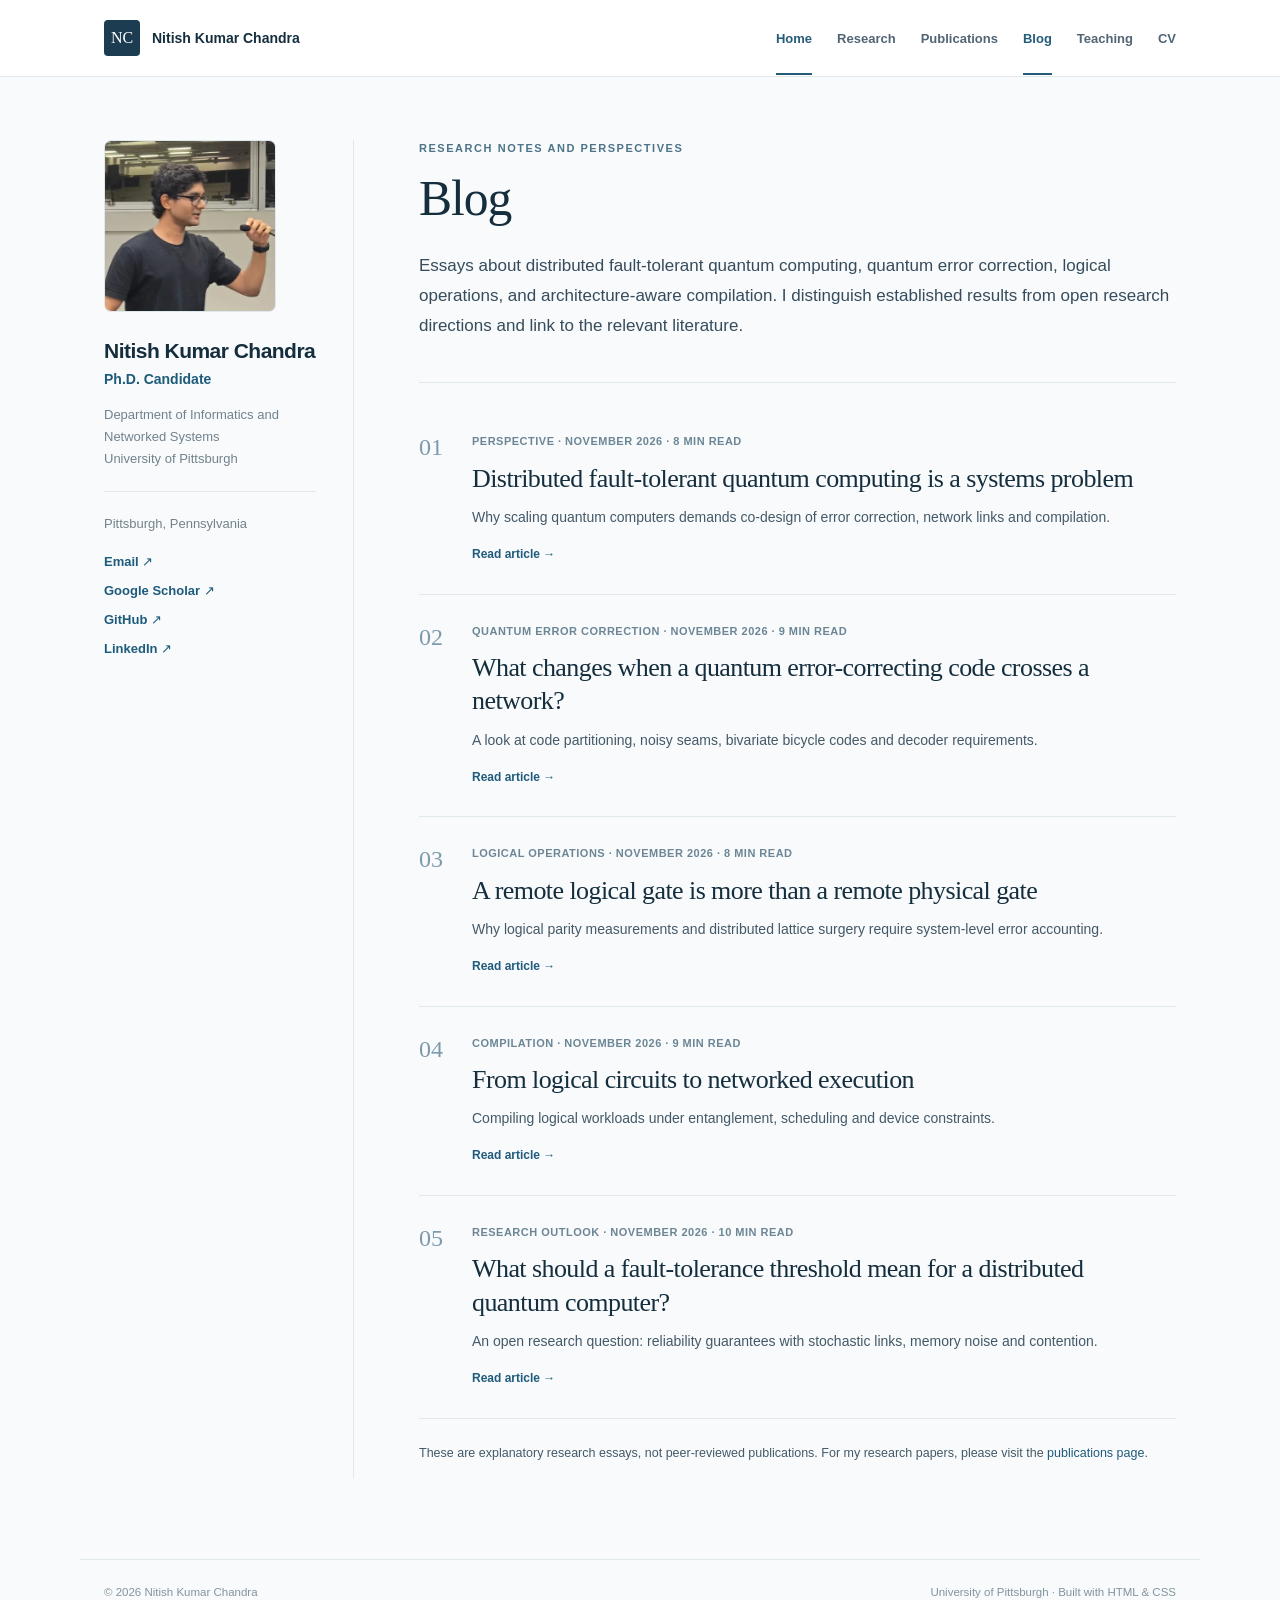
==== blog/index.html @ 695d3012 "Add blog navigation and research-writing landing page" ====
<!doctype html><html lang="en"><head><meta charset="utf-8"><meta name="viewport" content="width=device-width,initial-scale=1"><meta name="color-scheme" content="light"><meta name="theme-color" content="#f8fafb"><title>Blog | Nitish Kumar Chandra</title><meta name="description" content="Nitish Kumar Chandra, Ph.D. Candidate at the University of Pittsburgh. Research in distributed fault-tolerant quantum computing and quantum error correction."><link rel="icon" href="../site/favicon.svg" type="image/svg+xml"><link rel="stylesheet" href="../site/style.css"></head>
<body><a class="skip" href="#main">Skip to content</a><header class="header"><div class="header-inner"><a class="brand" href="../"><span class="brand-icon">NC</span><span>Nitish Kumar Chandra</span></a><nav class="desktop-nav" aria-label="Primary navigation"><a href="../" aria-current="page">Home</a><a href="../research/">Research</a><a href="../publications/">Publications</a><a href="../blog/" aria-current="page">Blog</a><a href="../teaching/">Teaching</a><a href="../cv/">CV</a></nav><details class="mobile-nav"><summary>Menu ☰</summary><nav aria-label="Mobile navigation"><a href="../" aria-current="page">Home</a><a href="../research/">Research</a><a href="../publications/">Publications</a><a href="../blog/" aria-current="page">Blog</a><a href="../teaching/">Teaching</a><a href="../cv/">CV</a></nav></details></div></header>
<div class="layout"><aside class="profile"><img src="../assets/images/nitish-portrait-v2.webp" width="180" height="180" alt="Portrait of Nitish Kumar Chandra"><h2>Nitish Kumar Chandra</h2><p class="candidate">Ph.D. Candidate</p><p>Department of Informatics and Networked Systems<br>University of Pittsburgh</p><hr><p>Pittsburgh, Pennsylvania</p><div class="social"><a href="mailto:nkc16@pitt.edu">Email ↗</a><a href="https://scholar.google.com/citations?user=l00UwP0AAAAJ" target="_blank" rel="noopener noreferrer">Google Scholar ↗</a><a href="https://github.com/nitishkrchandra" target="_blank" rel="noopener noreferrer">GitHub ↗</a><a href="https://www.linkedin.com/in/nitishkrchandra" target="_blank" rel="noopener noreferrer">LinkedIn ↗</a></div></aside>
<main id="main"><div class="intro blog-heading"><p class="eyebrow">Research notes and perspectives</p><h1>Blog</h1><p class="lede">Essays about distributed fault-tolerant quantum computing, quantum error correction, logical operations, and architecture-aware compilation. I distinguish established results from open research directions and link to the relevant literature.</p></div><div class="blog-list"><article class="blog-entry"><span class="blog-index">01</span><div><p class="blog-meta">Perspective · November 2026 · 8 min read</p><h2><a href="./distributed-ftqc-systems-problem/">Distributed fault-tolerant quantum computing is a systems problem</a></h2><p>Why scaling quantum computers demands co-design of error correction, network links and compilation.</p><a class="blog-action" href="./distributed-ftqc-systems-problem/">Read article →</a></div></article><article class="blog-entry"><span class="blog-index">02</span><div><p class="blog-meta">Quantum error correction · November 2026 · 9 min read</p><h2><a href="./quantum-error-correction-across-modules/">What changes when a quantum error-correcting code crosses a network?</a></h2><p>A look at code partitioning, noisy seams, bivariate bicycle codes and decoder requirements.</p><a class="blog-action" href="./quantum-error-correction-across-modules/">Read article →</a></div></article><article class="blog-entry"><span class="blog-index">03</span><div><p class="blog-meta">Logical operations · November 2026 · 8 min read</p><h2><a href="./distributed-lattice-surgery-logical-interfaces/">A remote logical gate is more than a remote physical gate</a></h2><p>Why logical parity measurements and distributed lattice surgery require system-level error accounting.</p><a class="blog-action" href="./distributed-lattice-surgery-logical-interfaces/">Read article →</a></div></article><article class="blog-entry"><span class="blog-index">04</span><div><p class="blog-meta">Compilation · November 2026 · 9 min read</p><h2><a href="./network-aware-logical-compilation/">From logical circuits to networked execution</a></h2><p>Compiling logical workloads under entanglement, scheduling and device constraints.</p><a class="blog-action" href="./network-aware-logical-compilation/">Read article →</a></div></article><article class="blog-entry"><span class="blog-index">05</span><div><p class="blog-meta">Research outlook · November 2026 · 10 min read</p><h2><a href="./what-a-distributed-threshold-must-account-for/">What should a fault-tolerance threshold mean for a distributed quantum computer?</a></h2><p>An open research question: reliability guarantees with stochastic links, memory noise and contention.</p><a class="blog-action" href="./what-a-distributed-threshold-must-account-for/">Read article →</a></div></article></div><div class="blog-note"><p>These are explanatory research essays, not peer-reviewed publications. For my research papers, please visit the <a href="../publications/">publications page</a>.</p></div></main></div><footer><span>© 2026 Nitish Kumar Chandra</span><span>University of Pittsburgh · Built with HTML &amp; CSS</span></footer></body></html>
---- site/style.css ----
:root{--paper:#fff;--bg:#f8fafb;--ink:#152e3e;--body:#445968;--muted:#6d7f8b;--blue:#1f5b7c;--line:#dfe8ed;--serif:Georgia,"Times New Roman",serif;--sans:-apple-system,BlinkMacSystemFont,"Segoe UI",Helvetica,Arial,sans-serif}*{box-sizing:border-box}html{scroll-behavior:smooth}body{margin:0;background:var(--bg);font:15px/1.77 var(--sans);color:var(--body);-webkit-font-smoothing:antialiased}a{color:var(--blue);text-decoration:none;text-underline-offset:3px}a:hover{text-decoration:underline;color:#123f5d}a:focus-visible,summary:focus-visible{outline:3px solid #82a9ba;outline-offset:2px}h1,h2,h3,p{margin-top:0}h1,h2,h3{color:var(--ink);line-height:1.25}h1,h2{font-family:var(--serif);font-weight:400;letter-spacing:-.022em}h1{font-size:clamp(2.45rem,4.1vw,3.5rem);line-height:1.13;margin-bottom:24px}h2{font-size:clamp(1.65rem,2.5vw,2.04rem)}h3{font-size:1.04rem;font-weight:650}p{margin-bottom:15px}strong{color:var(--ink)}.eyebrow{text-transform:uppercase;letter-spacing:.14em;font-size:11px;font-weight:750;color:#4d7388;line-height:1.5;margin-bottom:14px}.skip{position:absolute;left:-9999px;top:8px;z-index:99;background:#fff;padding:9px}.skip:focus{left:8px}.header{background:#fff;border-bottom:1px solid var(--line)}.header-inner{max-width:1120px;margin:auto;padding:0 24px;height:76px;display:flex;align-items:center;justify-content:space-between;gap:20px}.brand{display:flex;align-items:center;gap:12px;font-weight:700;color:var(--ink);font-size:14px;white-space:nowrap}.brand:hover{text-decoration:none}.brand-icon{width:36px;height:36px;display:grid;place-items:center;background:#1b3c51;color:#fff;border-radius:4px;font:16px var(--serif)}.desktop-nav{display:flex;gap:25px;align-items:center}.desktop-nav a{font-weight:600;font-size:13px;color:#526575;padding:26px 0 23px;border-bottom:2px solid transparent}.desktop-nav a:hover{text-decoration:none}.desktop-nav a[aria-current]{border-bottom-color:#245c7a;color:#245c7a}.mobile-nav{display:none}.layout{max-width:1120px;margin:auto;display:grid;grid-template-columns:250px minmax(0,1fr);gap:65px;padding:63px 24px 80px}.profile{border-right:1px solid var(--line);padding-right:37px}.profile img{width:172px;height:172px;object-fit:cover;object-position:center top;border:1px solid var(--line);border-radius:7px;background:#e3eaf0;display:block;margin-bottom:25px}.profile h2{font:700 21px/1.3 var(--sans);letter-spacing:-.025em;margin-bottom:4px}.profile p{font-size:13px;color:#71828e;line-height:1.7}.profile .candidate{font-weight:700;color:#1d5b79;font-size:14px;margin-bottom:12px}.profile hr{border:0;border-top:1px solid var(--line);margin:21px 0}.social{display:flex;flex-direction:column;align-items:flex-start;gap:6px}.social a{font-size:13px;font-weight:590}main{min-width:0;max-width:770px}.hero{padding-bottom:40px}.hero h1 em{font-style:normal;color:#2a637f}.lede{font-size:17px;line-height:1.78;color:#364c5c}.actions{display:flex;gap:12px;flex-wrap:wrap;margin-top:25px}.button{display:inline-flex;align-items:center;background:#1c4e6a;color:#fff;border:1px solid #1c4e6a;border-radius:4px;padding:9px 16px;font-weight:650;font-size:13px}.button:hover{color:#fff;background:#123b53;text-decoration:none}.button.secondary{background:transparent;color:#1c5270;border-color:#b4cbd6}.button.secondary:hover{background:#edf4f7;color:#1c5270}.section{padding:35px 0 43px;border-top:1px solid var(--line)}.section h2{margin-bottom:23px}.tiles{display:grid;grid-template-columns:repeat(3,1fr);gap:12px}.tile{padding:20px;border:1px solid var(--line);background:#fff;border-radius:4px;display:flex;flex-direction:column;min-height:228px;color:var(--body)}.tile:hover{border-color:#a5c4d2;text-decoration:none}.tile>span,.tile small{color:#4c829d;font-size:11px;font-weight:690}.tile h3{font:400 20px/1.25 var(--serif);margin:17px 0 10px}.tile p{font-size:12.5px;line-height:1.6;color:#657985}.tile small{margin-top:auto}.section-bar{display:flex;justify-content:space-between;align-items:flex-end;gap:10px;margin-bottom:20px}.section-bar .eyebrow{margin-bottom:4px}.section-bar h2{margin-bottom:0}.section-bar>a{font-size:13px;font-weight:700}.paper{padding:22px 0;border-bottom:1px solid var(--line)}.paper:first-of-type{padding-top:0}.paper:last-child{border-bottom:0}.paper .eyebrow{margin-bottom:7px;font-size:10px}.paper h3{font-size:16px;line-height:1.43;margin-bottom:6px}.paper .authors{font-size:13px;color:#526877;line-height:1.6;margin-bottom:3px}.paper .venue{font-size:12.5px;color:#70818a;margin-bottom:6px}.paper-link{font-size:12px;font-weight:700}.timeline{display:grid;grid-template-columns:117px 1fr;gap:18px;padding:14px 0;border-bottom:1px solid var(--line)}.timeline:last-child{border-bottom:0}.timeline>span{font-size:12px;font-weight:700;color:#65849a;padding-top:3px}.timeline h3{margin:0 0 6px}.timeline p{font-size:13px;line-height:1.65;margin-bottom:5px}.contact-note{border-left:3px solid #739cb0;background:#edf4f7;padding:20px 22px;font-size:14px}.contact-note a{font-weight:700}.intro{border-bottom:1px solid var(--line);padding-bottom:35px;margin-bottom:22px}.intro h1{font-size:clamp(2.4rem,4vw,3.1rem)}.research-item{display:grid;grid-template-columns:50px 1fr;gap:18px;padding:33px 0;border-bottom:1px solid var(--line);scroll-margin-top:20px}.research-item h2{font-size:27px;margin-bottom:15px}.research-item>div>p{font-size:15px}.number{font:23px var(--serif);color:#7293a6}.research-tags{font-size:12px!important;color:#527c94;border-top:1px solid #e5edef;padding-top:10px;margin-top:20px}.research-item a{font-size:13px;font-weight:650}.pubyear{display:grid;grid-template-columns:80px 1fr;gap:23px;padding:25px 0;border-bottom:1px solid var(--line)}.pubyear:last-of-type{border:0}.pubyear h2{font:700 19px var(--sans);color:#2e6685;margin:0}.pubyear .paper:first-child{padding-top:0}.fineprint{font-size:12px;color:var(--muted);margin-top:20px}.awards{list-style:none;padding:0}.awards li{padding:7px 0;border-bottom:1px solid var(--line);font-size:14px}.awards li:last-child{border:0}.awards b{color:#2a607e;margin-right:10px}footer{max-width:1120px;margin:auto;padding:22px 24px;border-top:1px solid var(--line);color:#82949e;display:flex;justify-content:space-between;gap:15px;font-size:11.5px}
@media(max-width:990px){.layout{grid-template-columns:205px minmax(0,1fr);gap:36px}.profile{padding-right:23px}.tiles{grid-template-columns:1fr}.tile{min-height:auto}.tile h3{margin-top:10px}}
@media(max-width:700px){.header-inner{height:65px;padding:0 18px}.brand{font-size:12.5px}.desktop-nav{display:none}.mobile-nav{display:block;position:relative}.mobile-nav summary{font-size:13px;font-weight:700;color:var(--blue);cursor:pointer;list-style:none}.mobile-nav summary::-webkit-details-marker{display:none}.mobile-nav nav{position:absolute;right:0;top:30px;background:white;min-width:190px;z-index:9;box-shadow:0 12px 28px #19394d20;display:flex;flex-direction:column;padding:9px;border:1px solid var(--line)}.mobile-nav nav a{font-size:14px;padding:8px 12px}.mobile-nav nav a[aria-current]{background:#eff5f8;font-weight:700}.layout{display:block;padding:27px 20px 55px}.profile{display:grid;grid-template-columns:90px 1fr;gap:0 16px;border:0;border-bottom:1px solid var(--line);padding:0 0 20px;margin:0 0 32px}.profile img{grid-row:1/4;width:90px;height:90px;margin:0}.profile h2{font-size:17px}.profile .candidate{margin:0}.profile p{font-size:12px;margin-bottom:0}.profile hr,.profile>p:nth-of-type(3){display:none}.social{grid-column:1/-1;flex-flow:row wrap;gap:8px 16px;margin-top:14px}.social a{font-size:12px}h1{font-size:36px}.lede{font-size:15.5px}.hero{padding-bottom:28px}.section{padding:27px 0 34px}.research-item{grid-template-columns:34px 1fr;gap:12px}.research-item h2{font-size:24px}.pubyear{display:block}.pubyear h2{margin-bottom:19px}.timeline{grid-template-columns:100px 1fr;gap:10px}footer{display:block}footer span{display:block}}
@media(prefers-reduced-motion:reduce){html{scroll-behavior:auto}}
@media print{.header,.profile,footer{display:none}.layout{display:block;padding:0}.intro{padding-bottom:10px}body{background:white;color:#111}.section{break-inside:avoid}a{color:#111}}

/* Research blog: isolated styles, existing website design unchanged */
.blog-heading{padding-bottom:26px}.blog-list{display:block}.blog-entry{display:grid;grid-template-columns:37px minmax(0,1fr);gap:16px;padding:27px 0;border-bottom:1px solid var(--line)}.blog-entry:last-child{border:0}.blog-index{font:24px var(--serif);color:#7d9aac;line-height:1.3}.blog-meta,.blog-post-meta{font-size:11px;font-weight:700;color:#6c8696;text-transform:uppercase;letter-spacing:.045em;margin:0 0 10px}.blog-entry h2{font:400 26px/1.28 var(--serif);margin:0 0 10px}.blog-entry h2 a{color:var(--ink)}.blog-entry h2 a:hover{color:var(--blue)}.blog-entry p:not(.blog-meta){font-size:14px;line-height:1.72;margin-bottom:11px}.blog-action{font-size:12px;font-weight:700}.blog-note{padding:23px 0 0;border-top:1px solid var(--line)}.blog-note p{font-size:12.5px}.blog-post-back{display:inline-block;font-size:13px;font-weight:700;margin-bottom:26px}.blog-post-header{border-bottom:1px solid var(--line);padding-bottom:27px;margin-bottom:28px}.blog-post-header h1{font-size:clamp(2.25rem,4vw,3.15rem);margin:0 0 16px;line-height:1.17}.blog-post-deck{font-size:17px;line-height:1.73;color:#506775;margin:0}.blog-prose{max-width:720px;font-size:15.5px;line-height:1.85}.blog-prose p{margin-bottom:21px}.blog-prose h2{font:400 27px/1.3 var(--serif);margin:37px 0 14px}.blog-prose li{margin-bottom:12px}.blog-prose ul,.blog-prose ol{padding-left:23px;margin-bottom:22px}.blog-prose code{font-size:13px;padding:2px 5px;color:#244d67;border-radius:3px;background:#edf4f7}.blog-prose .cite-note{font-weight:700;font-size:12px;white-space:nowrap}.blog-steps{background:#f0f5f7;border-left:2px solid #86a7b9;padding:16px 20px;margin:23px 0 29px}.blog-steps>div{display:grid;grid-template-columns:32px 1fr;gap:8px;padding:10px 0;border-bottom:1px solid #dce7ec}.blog-steps>div:last-child{border:0}.blog-steps span{font-size:12px;font-weight:700;color:#58819a}.blog-steps p{font-size:13px;line-height:1.6;margin:0}.blog-refs{border-top:1px solid var(--line);margin:42px 0 20px;padding-top:25px}.blog-refs h2{font-size:24px}.blog-refs ol{padding-left:26px}.blog-refs li{font-size:12.5px;line-height:1.72;margin-bottom:12px;overflow-wrap:anywhere}.blog-next{border-top:1px solid var(--line);padding:22px 0 45px;display:flex;justify-content:space-between;gap:18px;font-size:13px;font-weight:700}.blog-disclaimer{font-size:12px;color:#6e8390;padding:4px 0 11px}
@media(max-width:700px){.blog-entry{grid-template-columns:25px 1fr;gap:10px;padding:24px 0}.blog-entry h2{font-size:23px}.blog-post-header h1{font-size:34px}.blog-post-deck{font-size:15.5px}.blog-prose{font-size:15px}.blog-prose h2{font-size:24px}.blog-steps{padding:12px 14px}.blog-next{display:block}.blog-next a{display:block;margin-bottom:10px}}
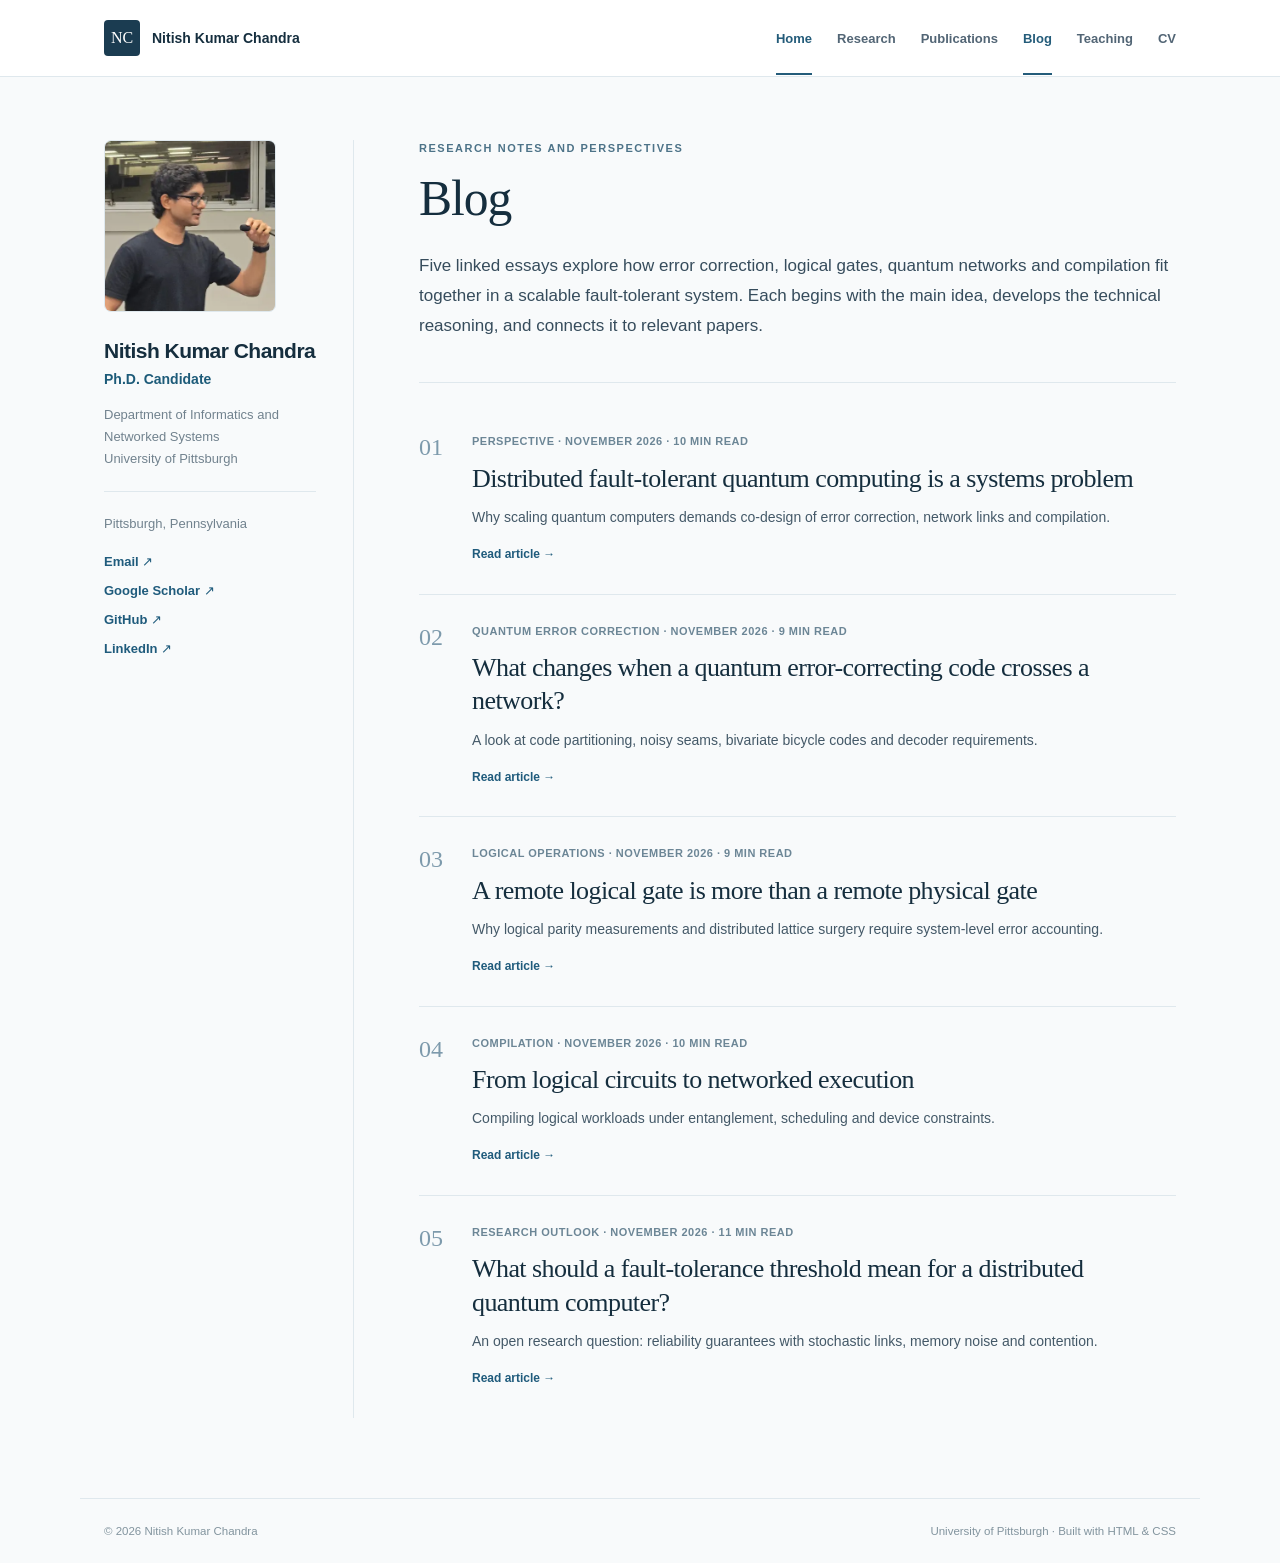
==== commit 32fc7f6f: "Improve essay readability and blog listing details" ====
--- a/blog/index.html
+++ b/blog/index.html
@@ -1,4 +1,4 @@
 <!doctype html><html lang="en"><head><meta charset="utf-8"><meta name="viewport" content="width=device-width,initial-scale=1"><meta name="color-scheme" content="light"><meta name="theme-color" content="#f8fafb"><title>Blog | Nitish Kumar Chandra</title><meta name="description" content="Nitish Kumar Chandra, Ph.D. Candidate at the University of Pittsburgh. Research in distributed fault-tolerant quantum computing and quantum error correction."><link rel="icon" href="../site/favicon.svg" type="image/svg+xml"><link rel="stylesheet" href="../site/style.css"></head>
 <body><a class="skip" href="#main">Skip to content</a><header class="header"><div class="header-inner"><a class="brand" href="../"><span class="brand-icon">NC</span><span>Nitish Kumar Chandra</span></a><nav class="desktop-nav" aria-label="Primary navigation"><a href="../" aria-current="page">Home</a><a href="../research/">Research</a><a href="../publications/">Publications</a><a href="../blog/" aria-current="page">Blog</a><a href="../teaching/">Teaching</a><a href="../cv/">CV</a></nav><details class="mobile-nav"><summary>Menu ☰</summary><nav aria-label="Mobile navigation"><a href="../" aria-current="page">Home</a><a href="../research/">Research</a><a href="../publications/">Publications</a><a href="../blog/" aria-current="page">Blog</a><a href="../teaching/">Teaching</a><a href="../cv/">CV</a></nav></details></div></header>
 <div class="layout"><aside class="profile"><img src="../assets/images/nitish-portrait-v2.webp" width="180" height="180" alt="Portrait of Nitish Kumar Chandra"><h2>Nitish Kumar Chandra</h2><p class="candidate">Ph.D. Candidate</p><p>Department of Informatics and Networked Systems<br>University of Pittsburgh</p><hr><p>Pittsburgh, Pennsylvania</p><div class="social"><a href="mailto:nkc16@pitt.edu">Email ↗</a><a href="https://scholar.google.com/citations?user=l00UwP0AAAAJ" target="_blank" rel="noopener noreferrer">Google Scholar ↗</a><a href="https://github.com/nitishkrchandra" target="_blank" rel="noopener noreferrer">GitHub ↗</a><a href="https://www.linkedin.com/in/nitishkrchandra" target="_blank" rel="noopener noreferrer">LinkedIn ↗</a></div></aside>
-<main id="main"><div class="intro blog-heading"><p class="eyebrow">Research notes and perspectives</p><h1>Blog</h1><p class="lede">Essays about distributed fault-tolerant quantum computing, quantum error correction, logical operations, and architecture-aware compilation. I distinguish established results from open research directions and link to the relevant literature.</p></div><div class="blog-list"><article class="blog-entry"><span class="blog-index">01</span><div><p class="blog-meta">Perspective · November 2026 · 8 min read</p><h2><a href="./distributed-ftqc-systems-problem/">Distributed fault-tolerant quantum computing is a systems problem</a></h2><p>Why scaling quantum computers demands co-design of error correction, network links and compilation.</p><a class="blog-action" href="./distributed-ftqc-systems-problem/">Read article →</a></div></article><article class="blog-entry"><span class="blog-index">02</span><div><p class="blog-meta">Quantum error correction · November 2026 · 9 min read</p><h2><a href="./quantum-error-correction-across-modules/">What changes when a quantum error-correcting code crosses a network?</a></h2><p>A look at code partitioning, noisy seams, bivariate bicycle codes and decoder requirements.</p><a class="blog-action" href="./quantum-error-correction-across-modules/">Read article →</a></div></article><article class="blog-entry"><span class="blog-index">03</span><div><p class="blog-meta">Logical operations · November 2026 · 8 min read</p><h2><a href="./distributed-lattice-surgery-logical-interfaces/">A remote logical gate is more than a remote physical gate</a></h2><p>Why logical parity measurements and distributed lattice surgery require system-level error accounting.</p><a class="blog-action" href="./distributed-lattice-surgery-logical-interfaces/">Read article →</a></div></article><article class="blog-entry"><span class="blog-index">04</span><div><p class="blog-meta">Compilation · November 2026 · 9 min read</p><h2><a href="./network-aware-logical-compilation/">From logical circuits to networked execution</a></h2><p>Compiling logical workloads under entanglement, scheduling and device constraints.</p><a class="blog-action" href="./network-aware-logical-compilation/">Read article →</a></div></article><article class="blog-entry"><span class="blog-index">05</span><div><p class="blog-meta">Research outlook · November 2026 · 10 min read</p><h2><a href="./what-a-distributed-threshold-must-account-for/">What should a fault-tolerance threshold mean for a distributed quantum computer?</a></h2><p>An open research question: reliability guarantees with stochastic links, memory noise and contention.</p><a class="blog-action" href="./what-a-distributed-threshold-must-account-for/">Read article →</a></div></article></div><div class="blog-note"><p>These are explanatory research essays, not peer-reviewed publications. For my research papers, please visit the <a href="../publications/">publications page</a>.</p></div></main></div><footer><span>© 2026 Nitish Kumar Chandra</span><span>University of Pittsburgh · Built with HTML &amp; CSS</span></footer></body></html>+<main id="main"><div class="intro blog-heading"><p class="eyebrow">Research notes and perspectives</p><h1>Blog</h1><p class="lede">Five linked essays explore how error correction, logical gates, quantum networks and compilation fit together in a scalable fault-tolerant system. Each begins with the main idea, develops the technical reasoning, and connects it to relevant papers.</p></div><div class="blog-list"><article class="blog-entry"><span class="blog-index">01</span><div><p class="blog-meta">Perspective · November 2026 · 10 min read</p><h2><a href="./distributed-ftqc-systems-problem/">Distributed fault-tolerant quantum computing is a systems problem</a></h2><p>Why scaling quantum computers demands co-design of error correction, network links and compilation.</p><a class="blog-action" href="./distributed-ftqc-systems-problem/">Read article →</a></div></article><article class="blog-entry"><span class="blog-index">02</span><div><p class="blog-meta">Quantum error correction · November 2026 · 9 min read</p><h2><a href="./quantum-error-correction-across-modules/">What changes when a quantum error-correcting code crosses a network?</a></h2><p>A look at code partitioning, noisy seams, bivariate bicycle codes and decoder requirements.</p><a class="blog-action" href="./quantum-error-correction-across-modules/">Read article →</a></div></article><article class="blog-entry"><span class="blog-index">03</span><div><p class="blog-meta">Logical operations · November 2026 · 9 min read</p><h2><a href="./distributed-lattice-surgery-logical-interfaces/">A remote logical gate is more than a remote physical gate</a></h2><p>Why logical parity measurements and distributed lattice surgery require system-level error accounting.</p><a class="blog-action" href="./distributed-lattice-surgery-logical-interfaces/">Read article →</a></div></article><article class="blog-entry"><span class="blog-index">04</span><div><p class="blog-meta">Compilation · November 2026 · 10 min read</p><h2><a href="./network-aware-logical-compilation/">From logical circuits to networked execution</a></h2><p>Compiling logical workloads under entanglement, scheduling and device constraints.</p><a class="blog-action" href="./network-aware-logical-compilation/">Read article →</a></div></article><article class="blog-entry"><span class="blog-index">05</span><div><p class="blog-meta">Research outlook · November 2026 · 11 min read</p><h2><a href="./what-a-distributed-threshold-must-account-for/">What should a fault-tolerance threshold mean for a distributed quantum computer?</a></h2><p>An open research question: reliability guarantees with stochastic links, memory noise and contention.</p><a class="blog-action" href="./what-a-distributed-threshold-must-account-for/">Read article →</a></div></article></div></main></div><footer><span>© 2026 Nitish Kumar Chandra</span><span>University of Pittsburgh · Built with HTML &amp; CSS</span></footer></body></html>
--- a/site/style.css
+++ b/site/style.css
@@ -7,3 +7,18 @@
 /* Research blog: isolated styles, existing website design unchanged */
 .blog-heading{padding-bottom:26px}.blog-list{display:block}.blog-entry{display:grid;grid-template-columns:37px minmax(0,1fr);gap:16px;padding:27px 0;border-bottom:1px solid var(--line)}.blog-entry:last-child{border:0}.blog-index{font:24px var(--serif);color:#7d9aac;line-height:1.3}.blog-meta,.blog-post-meta{font-size:11px;font-weight:700;color:#6c8696;text-transform:uppercase;letter-spacing:.045em;margin:0 0 10px}.blog-entry h2{font:400 26px/1.28 var(--serif);margin:0 0 10px}.blog-entry h2 a{color:var(--ink)}.blog-entry h2 a:hover{color:var(--blue)}.blog-entry p:not(.blog-meta){font-size:14px;line-height:1.72;margin-bottom:11px}.blog-action{font-size:12px;font-weight:700}.blog-note{padding:23px 0 0;border-top:1px solid var(--line)}.blog-note p{font-size:12.5px}.blog-post-back{display:inline-block;font-size:13px;font-weight:700;margin-bottom:26px}.blog-post-header{border-bottom:1px solid var(--line);padding-bottom:27px;margin-bottom:28px}.blog-post-header h1{font-size:clamp(2.25rem,4vw,3.15rem);margin:0 0 16px;line-height:1.17}.blog-post-deck{font-size:17px;line-height:1.73;color:#506775;margin:0}.blog-prose{max-width:720px;font-size:15.5px;line-height:1.85}.blog-prose p{margin-bottom:21px}.blog-prose h2{font:400 27px/1.3 var(--serif);margin:37px 0 14px}.blog-prose li{margin-bottom:12px}.blog-prose ul,.blog-prose ol{padding-left:23px;margin-bottom:22px}.blog-prose code{font-size:13px;padding:2px 5px;color:#244d67;border-radius:3px;background:#edf4f7}.blog-prose .cite-note{font-weight:700;font-size:12px;white-space:nowrap}.blog-steps{background:#f0f5f7;border-left:2px solid #86a7b9;padding:16px 20px;margin:23px 0 29px}.blog-steps>div{display:grid;grid-template-columns:32px 1fr;gap:8px;padding:10px 0;border-bottom:1px solid #dce7ec}.blog-steps>div:last-child{border:0}.blog-steps span{font-size:12px;font-weight:700;color:#58819a}.blog-steps p{font-size:13px;line-height:1.6;margin:0}.blog-refs{border-top:1px solid var(--line);margin:42px 0 20px;padding-top:25px}.blog-refs h2{font-size:24px}.blog-refs ol{padding-left:26px}.blog-refs li{font-size:12.5px;line-height:1.72;margin-bottom:12px;overflow-wrap:anywhere}.blog-next{border-top:1px solid var(--line);padding:22px 0 45px;display:flex;justify-content:space-between;gap:18px;font-size:13px;font-weight:700}.blog-disclaimer{font-size:12px;color:#6e8390;padding:4px 0 11px}
 @media(max-width:700px){.blog-entry{grid-template-columns:25px 1fr;gap:10px;padding:24px 0}.blog-entry h2{font-size:23px}.blog-post-header h1{font-size:34px}.blog-post-deck{font-size:15.5px}.blog-prose{font-size:15px}.blog-prose h2{font-size:24px}.blog-steps{padding:12px 14px}.blog-next{display:block}.blog-next a{display:block;margin-bottom:10px}}
+
+/* Long-form research essays: reading comfort and responsive equations */
+.blog-prose{font-size:16px;line-height:1.84;max-width:690px;letter-spacing:.001em}
+.blog-prose h2{font-size:26px;line-height:1.35;margin-top:43px;margin-bottom:17px}
+.blog-prose p{margin-bottom:22px}
+.blog-prose li{line-height:1.78;margin-bottom:11px}
+.blog-prose .blog-math{font-family:Georgia,"Times New Roman",serif;font-size:1.06em;white-space:normal;color:#233f53}
+.blog-equation{border:1px solid #dbe6eb;border-left:3px solid #6f99af;border-radius:3px;background:#f5f8fa;padding:19px 21px;margin:25px 0 27px;overflow-x:auto}
+.blog-equation .eq-line{display:block;text-align:center;font-family:Georgia,"Times New Roman",serif;font-size:1.18rem;color:#1d3e55;line-height:1.7;white-space:nowrap;padding:5px 0 9px}
+.blog-equation .eq-caption{display:block;color:#607786;font-size:12.5px;line-height:1.6;text-align:left;border-top:1px solid #dfe9ed;padding-top:11px}
+.blog-prose .cite-note{font-size:12px;font-family:var(--sans);font-weight:700;white-space:nowrap}
+.blog-refs li{line-height:1.85;margin-bottom:13px}
+.blog-post-header{margin-bottom:37px}
+.blog-post-deck{line-height:1.75;max-width:680px}
+@media(max-width:700px){.blog-prose{font-size:15.5px;line-height:1.78}.blog-prose h2{font-size:24px;margin-top:36px}.blog-equation{padding:15px 13px}.blog-equation .eq-line{font-size:1.04rem}.blog-equation .eq-caption{font-size:12px}}
